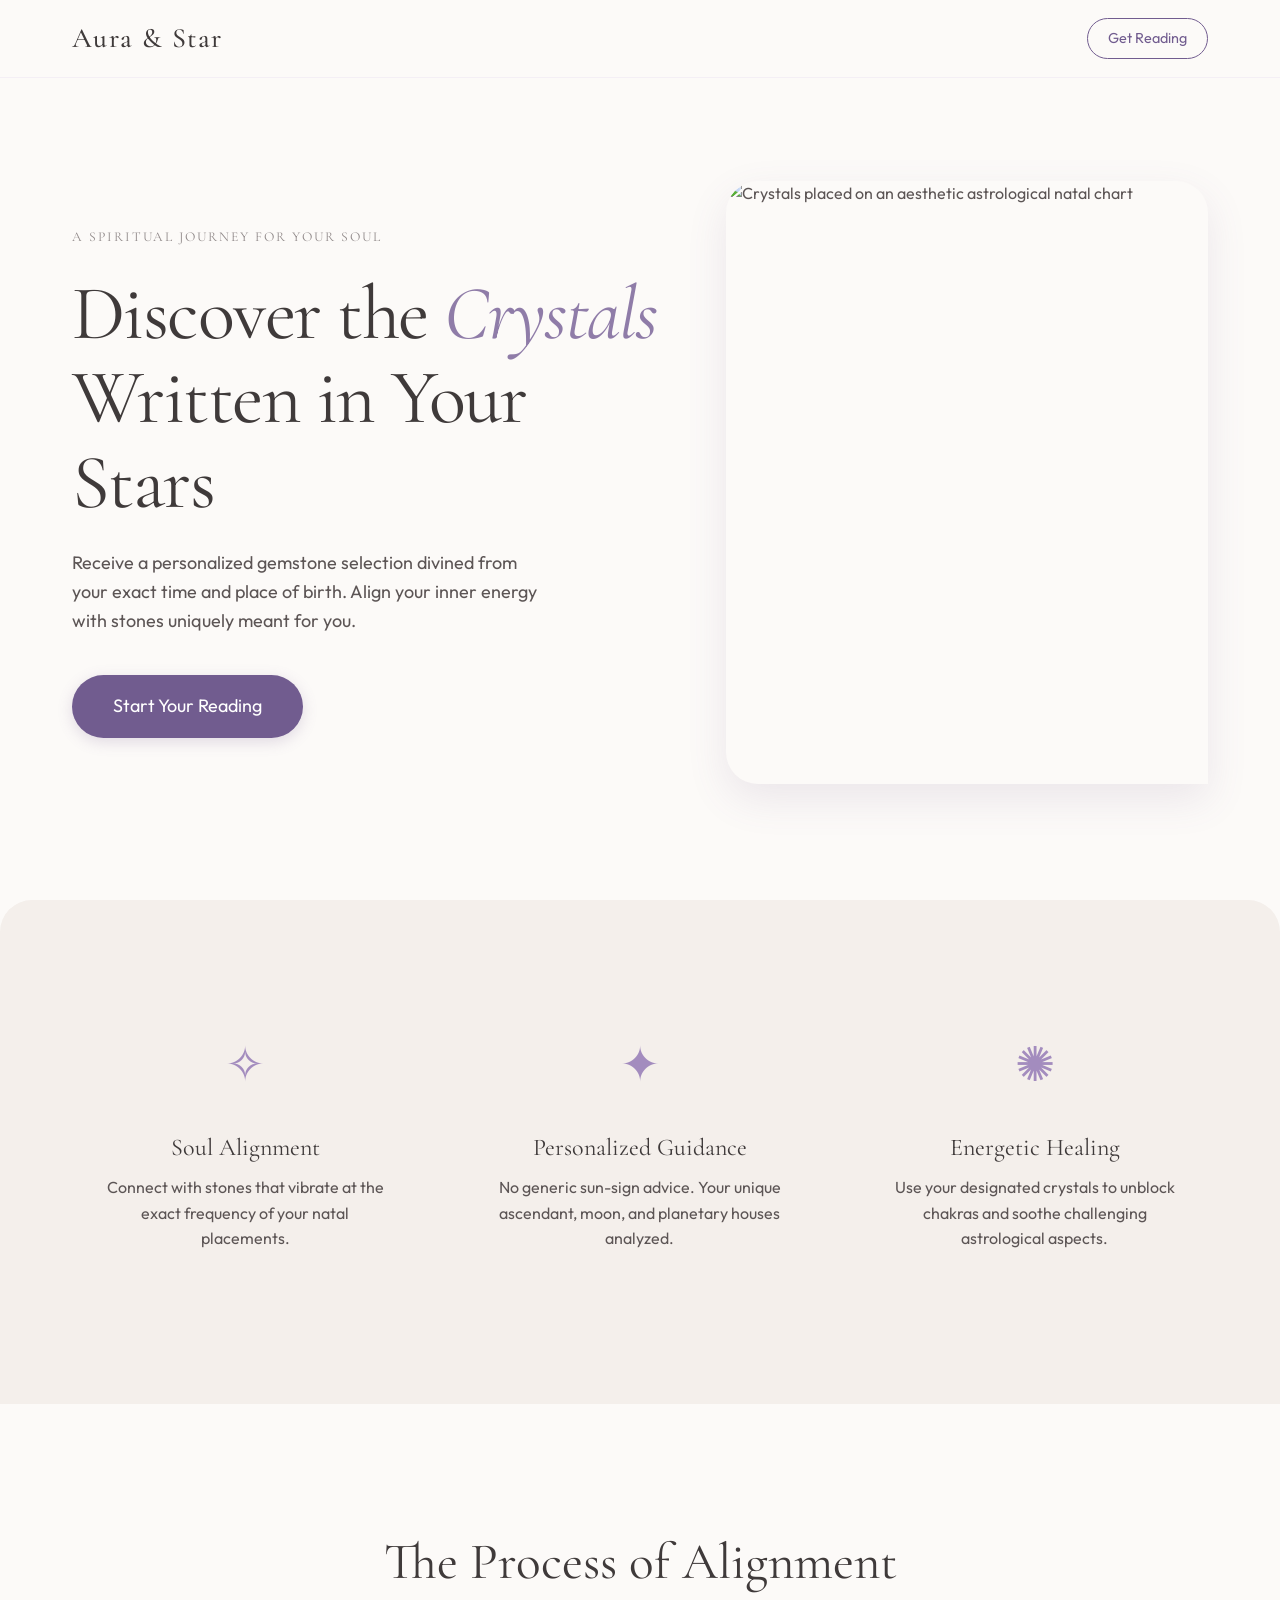
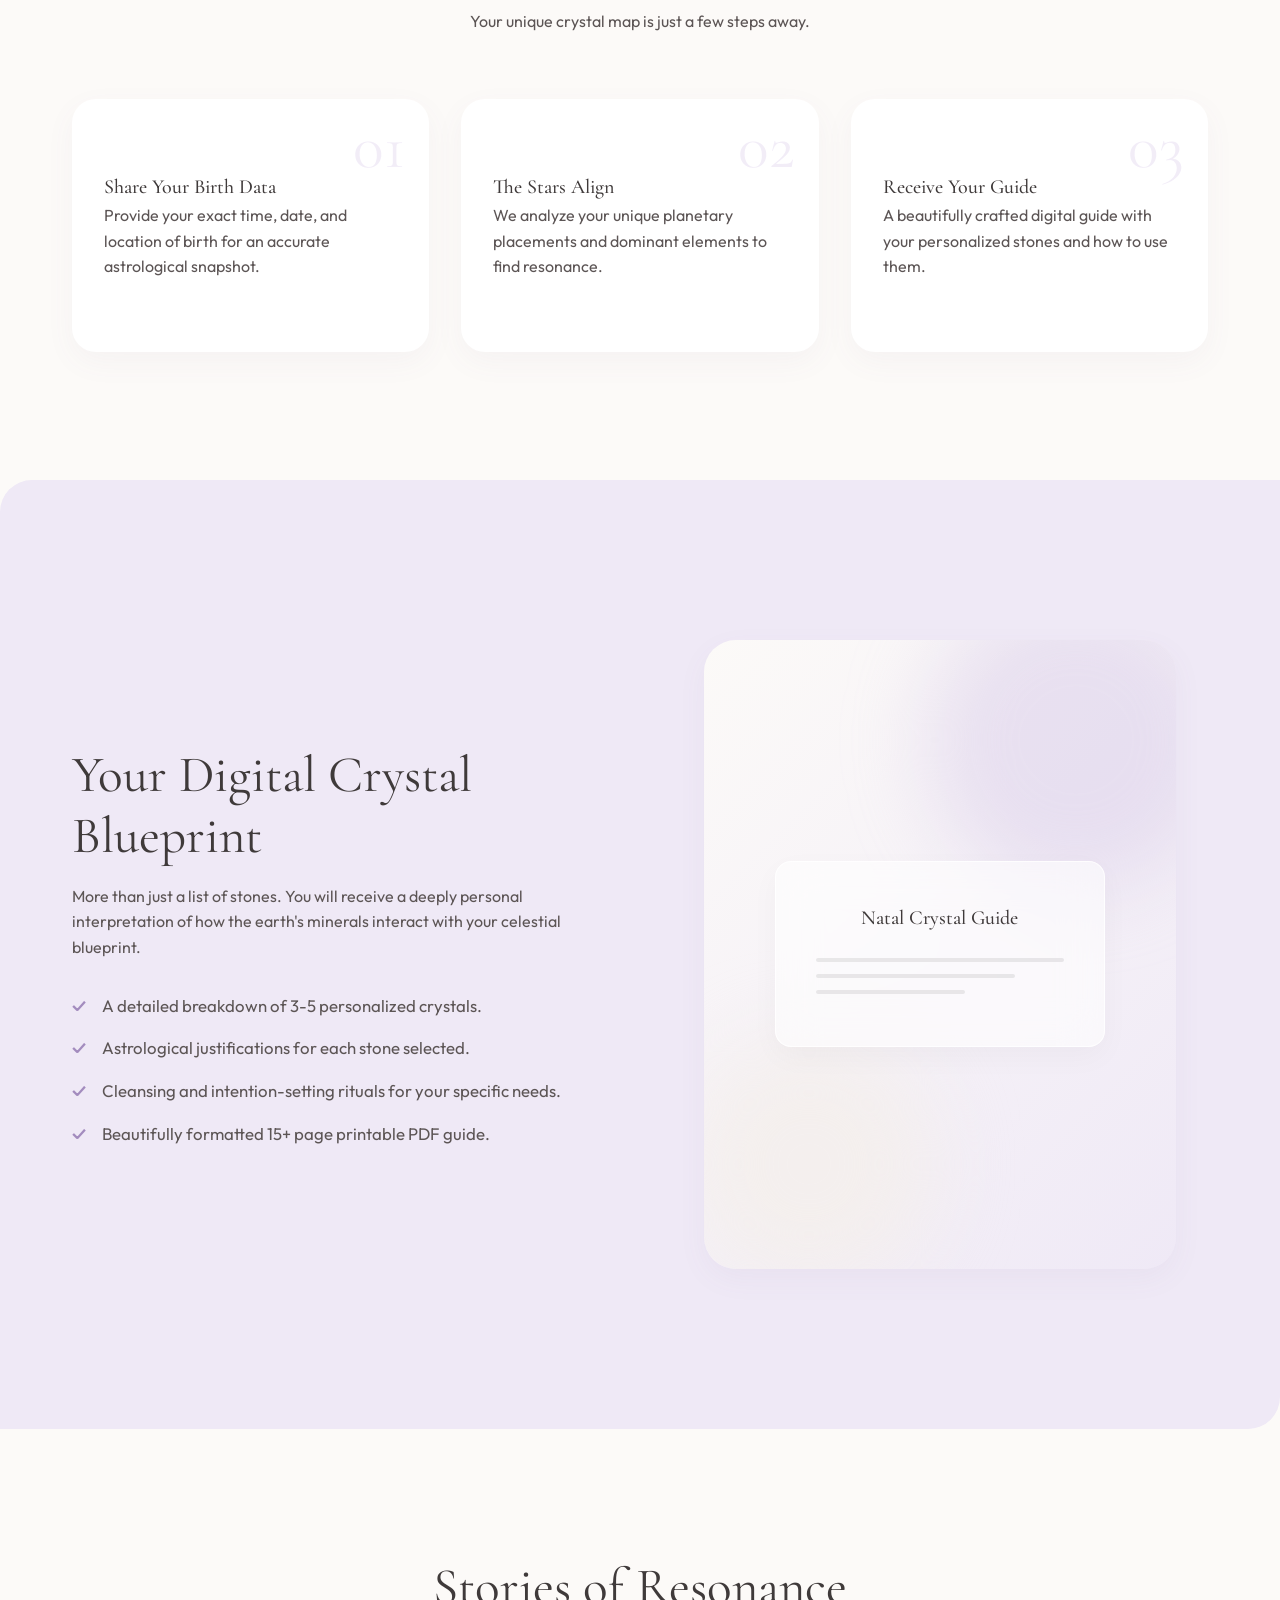
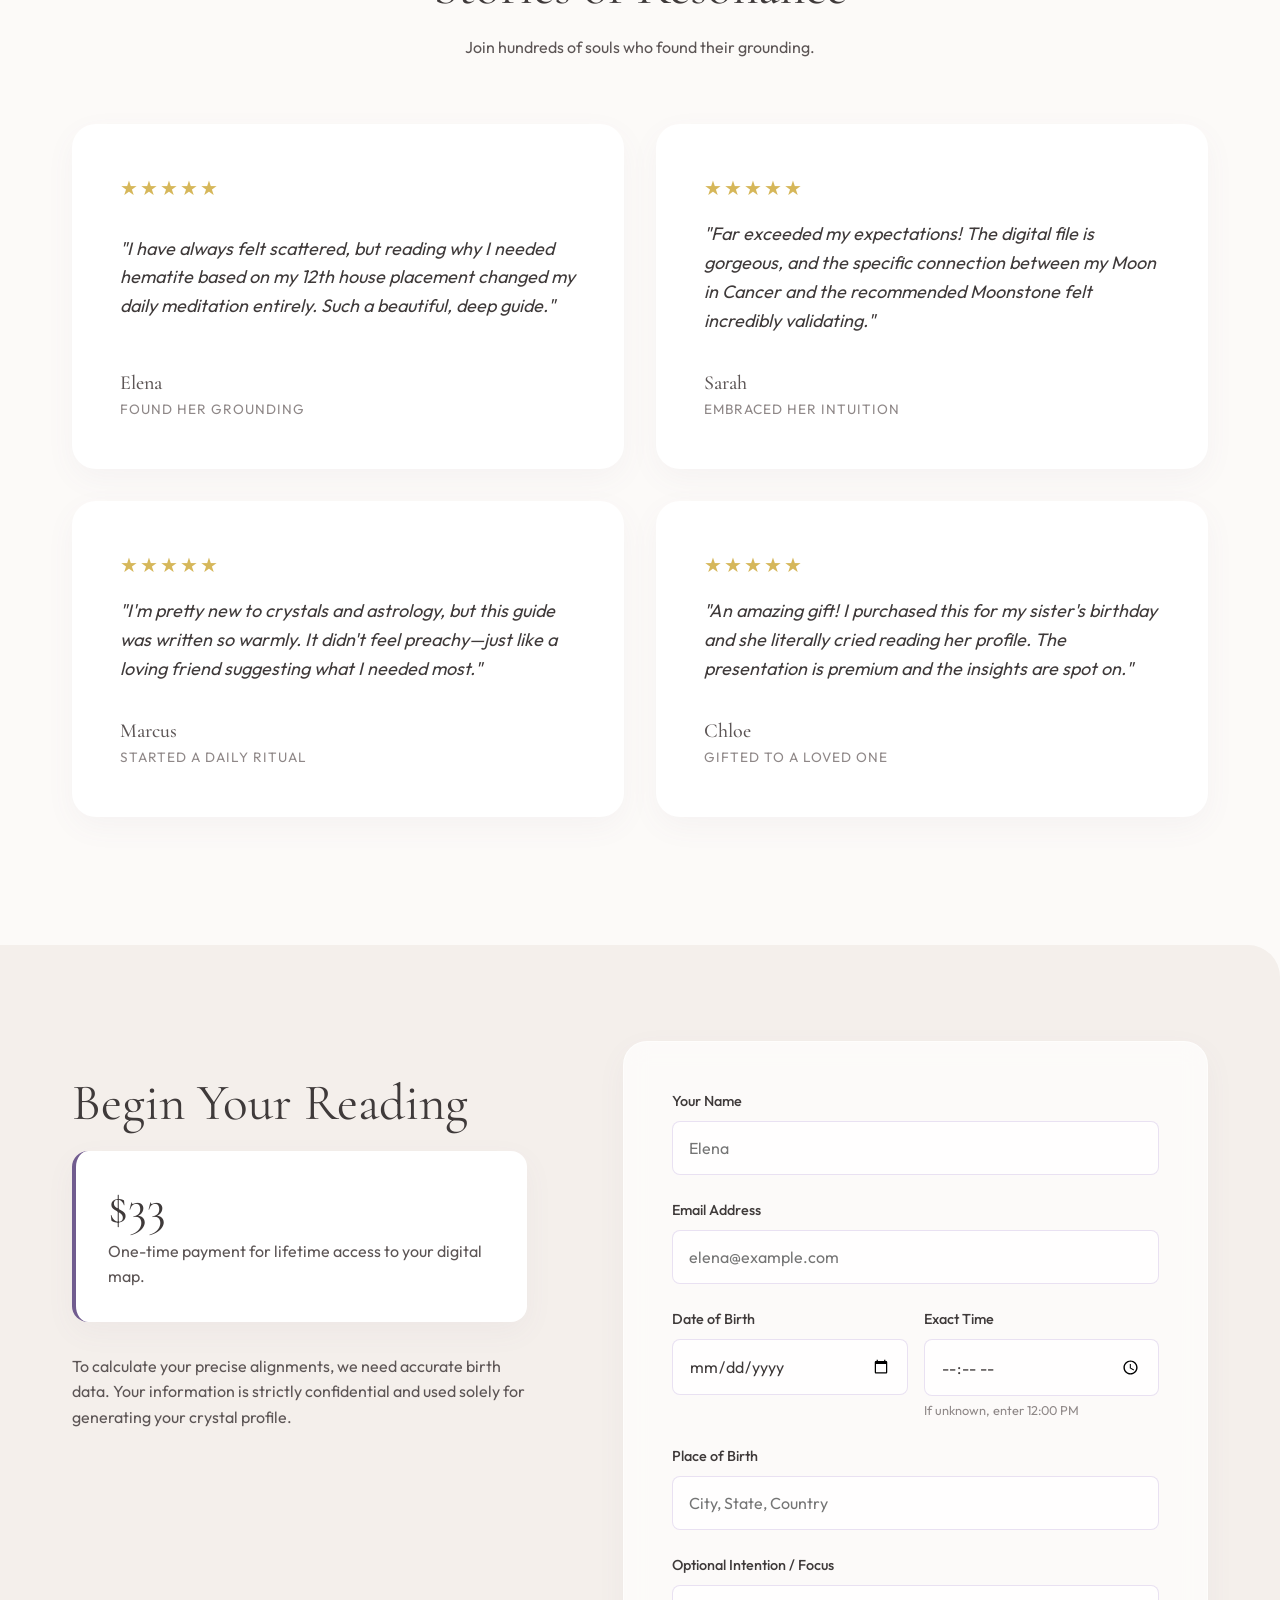
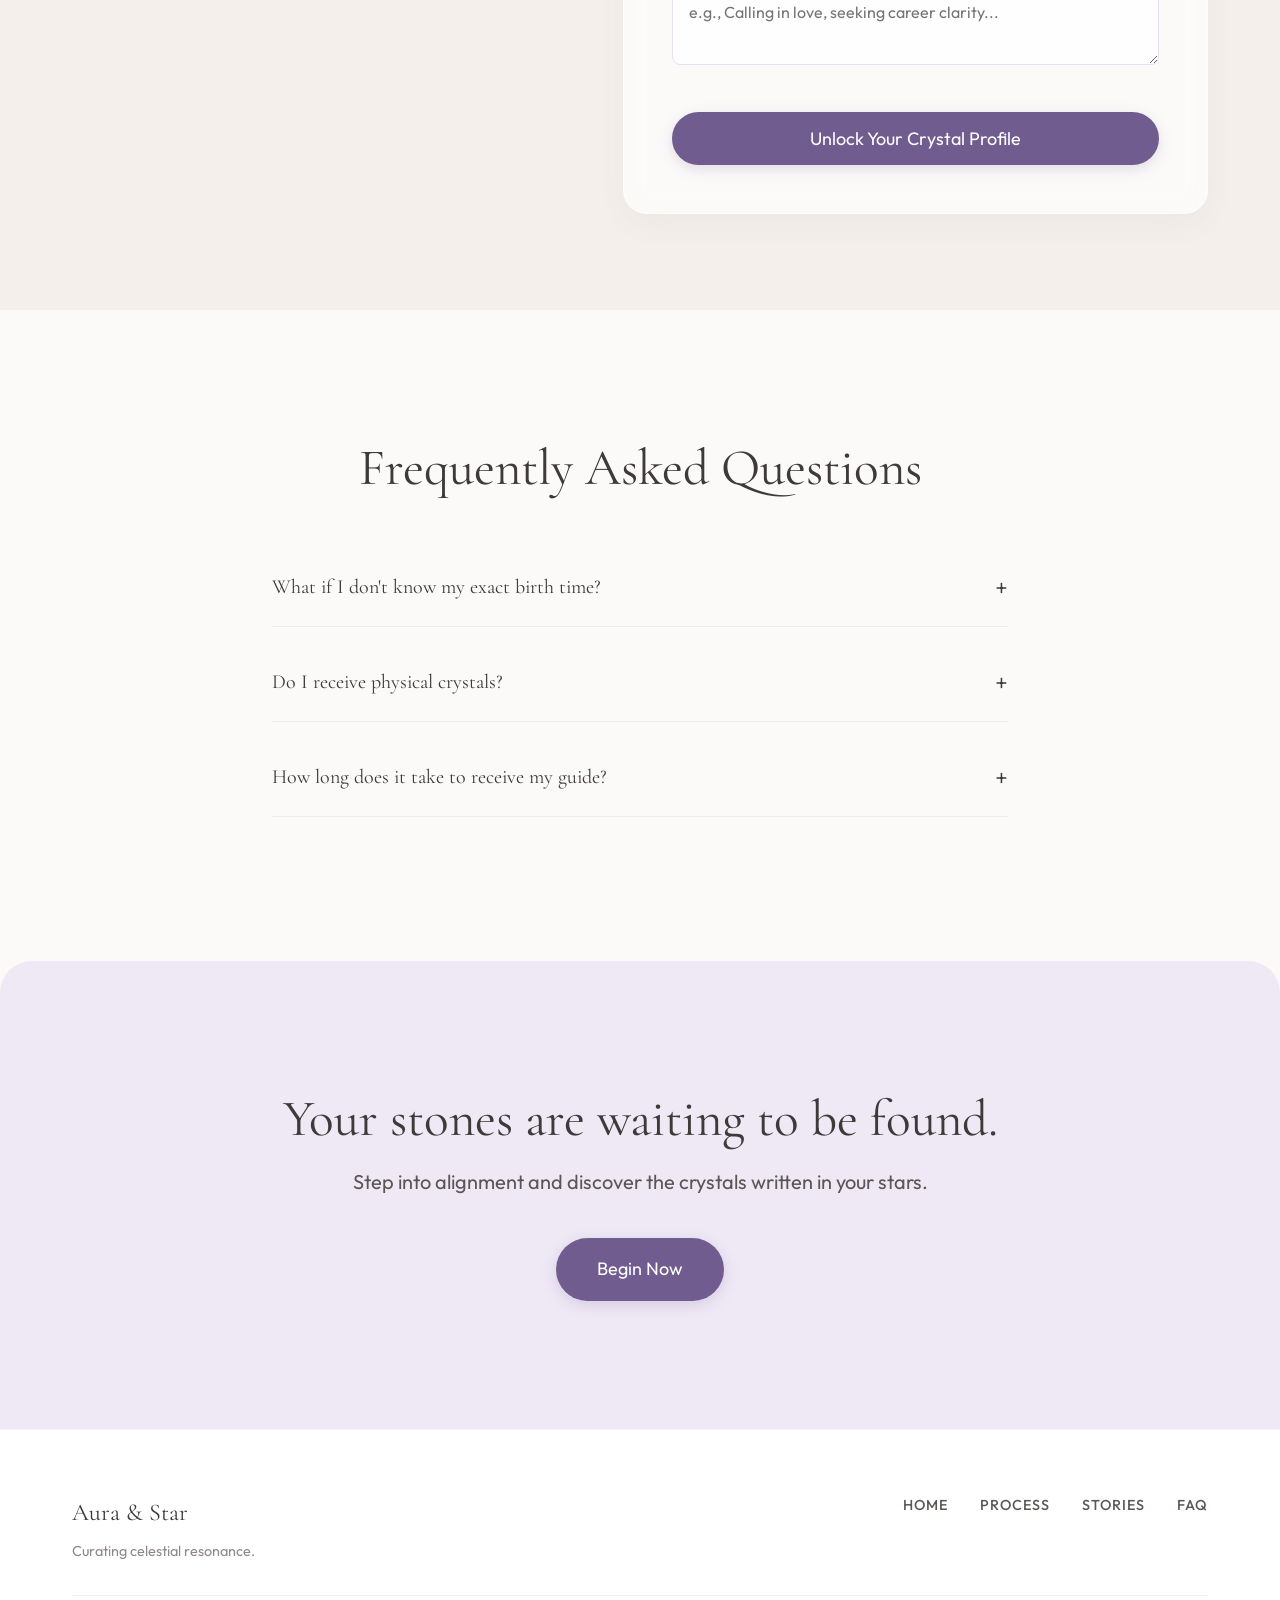
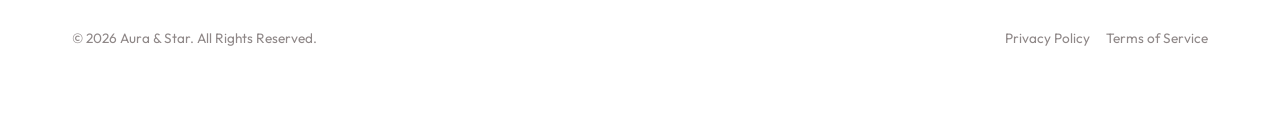
==== index.html @ 3de89bf3 "Initial site upload" ====
<!DOCTYPE html>
<html lang="en">
<head>
    <meta charset="UTF-8">
    <meta name="viewport" content="width=device-width, initial-scale=1.0">
    <title>Aura & Star | Personalized Crystal Natal Reading</title>
    <meta name="description" content="Discover your personalized crystal and gemstone recommendation based on the exact alignments of your natal chart.">
    <link rel="preconnect" href="https://fonts.googleapis.com">
    <link rel="preconnect" href="https://fonts.gstatic.com" crossorigin>
    <link href="https://fonts.googleapis.com/css2?family=Cormorant+Garamond:ital,wght@0,300;0,400;0,500;0,600;1,400&family=Outfit:wght@300;400;500&display=swap" rel="stylesheet">
    <link rel="stylesheet" href="styles.css">
</head>
<body>

    <!-- Header -->
    <header class="navbar">
        <div class="container nav-content">
            <div class="logo">Aura & Star</div>
            <a href="#form-section" class="btn btn-sm">Get Reading</a>
        </div>
    </header>

    <!-- 1. Hero Section -->
    <section class="hero target-section" id="hero">
        <div class="container hero-container">
            <div class="hero-text">
                <span class="eyebrow">A Spiritual Journey for Your Soul</span>
                <h1>Discover the <em>Crystals</em> Written in Your Stars</h1>
                <p>Receive a personalized gemstone selection divined from your exact time and place of birth. Align your inner energy with stones uniquely meant for you.</p>
                <div class="cta-group">
                    <a href="#form-section" class="btn btn-primary btn-lg">Start Your Reading</a>
                </div>
            </div>
            <div class="hero-image-wrapper">
                <img src="assets/hero_image.png" alt="Crystals placed on an aesthetic astrological natal chart" class="hero-img">
            </div>
        </div>
    </section>

    <!-- 2. Trust / Benefits Section -->
    <section class="benefits bg-warm" id="benefits">
        <div class="container benefits-container">
            <div class="benefit-card">
                <div class="icon">✧</div>
                <h3>Soul Alignment</h3>
                <p>Connect with stones that vibrate at the exact frequency of your natal placements.</p>
            </div>
            <div class="benefit-card">
                <div class="icon">✦</div>
                <h3>Personalized Guidance</h3>
                <p>No generic sun-sign advice. Your unique ascendant, moon, and planetary houses analyzed.</p>
            </div>
            <div class="benefit-card">
                <div class="icon">✺</div>
                <h3>Energetic Healing</h3>
                <p>Use your designated crystals to unblock chakras and soothe challenging astrological aspects.</p>
            </div>
        </div>
    </section>

    <!-- 3. How It Works -->
    <section class="how-it-works" id="how-it-works">
        <div class="container section-header">
            <h2>The Process of Alignment</h2>
            <p>Your unique crystal map is just a few steps away.</p>
        </div>
        <div class="container steps-container">
            <div class="step-card">
                <div class="step-num">01</div>
                <h4>Share Your Birth Data</h4>
                <p>Provide your exact time, date, and location of birth for an accurate astrological snapshot.</p>
            </div>
            <div class="step-card">
                <div class="step-num">02</div>
                <h4>The Stars Align</h4>
                <p>We analyze your unique planetary placements and dominant elements to find resonance.</p>
            </div>
            <div class="step-card">
                <div class="step-num">03</div>
                <h4>Receive Your Guide</h4>
                <p>A beautifully crafted digital guide with your personalized stones and how to use them.</p>
            </div>
        </div>
    </section>

    <!-- 4. Product Description -->
    <section class="product-description bg-lavender" id="product">
        <div class="container product-container">
            <div class="product-text">
                <h2>Your Digital Crystal Blueprint</h2>
                <p>More than just a list of stones. You will receive a deeply personal interpretation of how the earth's minerals interact with your celestial blueprint.</p>
                <ul class="feature-list">
                    <li><span>✓</span> A detailed breakdown of 3-5 personalized crystals.</li>
                    <li><span>✓</span> Astrological justifications for each stone selected.</li>
                    <li><span>✓</span> Cleansing and intention-setting rituals for your specific needs.</li>
                    <li><span>✓</span> Beautifully formatted 15+ page printable PDF guide.</li>
                </ul>
            </div>
            <div class="product-visual">
                <div class="abstract-card">
                    <div class="circle c1"></div>
                    <div class="circle c2"></div>
                    <div class="glass-overlay">
                        <h4>Natal Crystal Guide</h4>
                        <div class="lines">
                            <div class="line w-long"></div>
                            <div class="line w-med"></div>
                            <div class="line w-short"></div>
                        </div>
                    </div>
                </div>
            </div>
        </div>
    </section>

    <!-- 5. Testimonials -->
    <section class="testimonials" id="testimonials">
        <div class="container section-header">
            <h2>Stories of Resonance</h2>
            <p>Join hundreds of souls who found their grounding.</p>
        </div>
        <div class="container testimonial-grid">
            <div class="testimonial-card">
                <div class="stars">★★★★★</div>
                <p class="review-text">"I have always felt scattered, but reading why I needed hematite based on my 12th house placement changed my daily meditation entirely. Such a beautiful, deep guide."</p>
                <div class="reviewer">
                    <strong>Elena</strong>
                    <span>Found her grounding</span>
                </div>
            </div>
            <div class="testimonial-card">
                <div class="stars">★★★★★</div>
                <p class="review-text">"Far exceeded my expectations! The digital file is gorgeous, and the specific connection between my Moon in Cancer and the recommended Moonstone felt incredibly validating."</p>
                <div class="reviewer">
                    <strong>Sarah</strong>
                    <span>Embraced her intuition</span>
                </div>
            </div>
            <div class="testimonial-card">
                <div class="stars">★★★★★</div>
                <p class="review-text">"I'm pretty new to crystals and astrology, but this guide was written so warmly. It didn't feel preachy—just like a loving friend suggesting what I needed most."</p>
                <div class="reviewer">
                    <strong>Marcus</strong>
                    <span>Started a daily ritual</span>
                </div>
            </div>
            <div class="testimonial-card">
                <div class="stars">★★★★★</div>
                <p class="review-text">"An amazing gift! I purchased this for my sister's birthday and she literally cried reading her profile. The presentation is premium and the insights are spot on."</p>
                <div class="reviewer">
                    <strong>Chloe</strong>
                    <span>Gifted to a loved one</span>
                </div>
            </div>
        </div>
    </section>

    <!-- 6 & 7. Input Form & Pricing -->
    <section class="form-section bg-warm" id="form-section">
        <div class="container form-layout">
            <div class="form-intro">
                <h2>Begin Your Reading</h2>
                <div class="pricing-card">
                    <span class="price">$33</span>
                    <span class="price-desc">One-time payment for lifetime access to your digital map.</span>
                </div>
                <p class="form-context">To calculate your precise alignments, we need accurate birth data. Your information is strictly confidential and used solely for generating your crystal profile.</p>
            </div>
            <div class="form-wrapper glass-panel">
                <form id="natalForm" class="natal-form">
                    <div class="form-group">
                        <label for="name">Your Name</label>
                        <input type="text" id="name" name="name" required placeholder="Elena">
                    </div>
                    <div class="form-group">
                        <label for="email">Email Address</label>
                        <input type="email" id="email" name="email" required placeholder="elena@example.com">
                    </div>
                    <div class="form-row">
                        <div class="form-group half">
                            <label for="dob">Date of Birth</label>
                            <input type="date" id="dob" name="dob" required>
                        </div>
                        <div class="form-group half">
                            <label for="time">Exact Time</label>
                            <input type="time" id="time" name="time" required>
                            <small class="helper-text">If unknown, enter 12:00 PM</small>
                        </div>
                    </div>
                    <div class="form-group">
                        <label for="place">Place of Birth</label>
                        <input type="text" id="place" name="place" required placeholder="City, State, Country">
                    </div>
                    <div class="form-group">
                        <label for="intention">Optional Intention / Focus</label>
                        <textarea id="intention" name="intention" rows="2" placeholder="e.g., Calling in love, seeking career clarity..."></textarea>
                    </div>
                    <button type="submit" class="btn btn-primary submit-btn" id="submitBtn">
                        <span class="btn-text">Unlock Your Crystal Profile</span>
                        <span class="loader" style="display: none;"></span>
                    </button>
                    <div class="form-success" id="formSuccess" style="display: none;">
                        <h3>✨ Journey Initiated</h3>
                        <p>Redirecting you to secure checkout...</p>
                    </div>
                </form>
            </div>
        </div>
    </section>

    <!-- 8. FAQ Section -->
    <section class="faq-section" id="faq">
        <div class="container faq-container">
            <h2>Frequently Asked Questions</h2>
            <div class="faq-list">
                <div class="faq-item">
                    <button class="faq-question">What if I don't know my exact birth time?</button>
                    <div class="faq-answer"><p>While an exact time gives us your rising sign and precise house placements, we can still provide a robust sun and moon alignment profile using a default time of 12:00 PM.</p></div>
                </div>
                <div class="faq-item">
                    <button class="faq-question">Do I receive physical crystals?</button>
                    <div class="faq-answer"><p>This is a strictly digital product. You will receive a visually stunning, comprehensive digital guide detailing which crystals belong to you, allowing you to source them locally or ethically yourself.</p></div>
                </div>
                <div class="faq-item">
                    <button class="faq-question">How long does it take to receive my guide?</button>
                    <div class="faq-answer"><p>Your personalized digital guide is intuitively generated and delivered directly to your email inbox within 24 hours of purchase.</p></div>
                </div>
            </div>
        </div>
    </section>

    <!-- 9. Final CTA -->
    <section class="final-cta bg-lavender" id="final-cta">
        <div class="container cta-container text-center">
            <h2>Your stones are waiting to be found.</h2>
            <p>Step into alignment and discover the crystals written in your stars.</p>
            <a href="#form-section" class="btn btn-primary btn-lg">Begin Now</a>
        </div>
    </section>

    <!-- 10. Footer -->
    <footer class="footer">
        <div class="container footer-container">
            <div class="footer-brand">
                <h3>Aura & Star</h3>
                <p>Curating celestial resonance.</p>
            </div>
            <div class="footer-links">
                <a href="#hero">Home</a>
                <a href="#how-it-works">Process</a>
                <a href="#testimonials">Stories</a>
                <a href="#faq">FAQ</a>
            </div>
            <div class="footer-legal">
                <p>&copy; 2026 Aura & Star. All Rights Reserved.</p>
                <div class="legal-links">
                    <a href="#">Privacy Policy</a>
                    <a href="#">Terms of Service</a>
                </div>
            </div>
        </div>
    </footer>

    <script src="script.js"></script>
</body>
</html>
---- styles.css ----
/* --- Variables & Reset --- */
:root {
    --bg-light: #FCFAF8;
    --bg-warm: #F4EFEB;
    --lavender-light: #EFE9F6;
    --lavender-main: #D3C3E5;
    --brand-dark: #3F3A3A;
    --text-main: #5C5555;
    --text-muted: #8F8888;
    
    --primary-btn: #715C8F;
    --primary-btn-hover: #5A4B75;
    
    --font-heading: 'Cormorant Garamond', serif;
    --font-body: 'Outfit', sans-serif;
    
    --radius-sm: 8px;
    --radius-md: 16px;
    --radius-lg: 24px;
    --radius-xl: 32px;
    
    --shadow-soft: 0 10px 30px rgba(113, 92, 143, 0.05);
    --shadow-hover: 0 15px 40px rgba(113, 92, 143, 0.12);
    
    --transition: 0.4s cubic-bezier(0.25, 0.8, 0.25, 1);
}

* {
    margin: 0;
    padding: 0;
    box-sizing: border-box;
}

html {
    scroll-behavior: smooth;
    font-size: 16px;
}

body {
    font-family: var(--font-body);
    background-color: var(--bg-light);
    color: var(--text-main);
    line-height: 1.6;
    overflow-x: hidden;
}

h1, h2, h3, h4, .logo, .eyebrow {
    font-family: var(--font-heading);
    color: var(--brand-dark);
    font-weight: 400;
}

h1 { font-size: clamp(3rem, 6vw, 5rem); line-height: 1.1; letter-spacing: -0.02em; }
h1 em { font-style: italic; color: #8F7CA8; }
h2 { font-size: clamp(2.2rem, 4vw, 3.5rem); line-height: 1.2; margin-bottom: 1rem; }
h3 { font-size: 1.5rem; margin-bottom: 0.5rem; }
h4 { font-size: 1.25rem; font-weight: 500; }

p { margin-bottom: 1.5rem; }

a { text-decoration: none; color: inherit; transition: var(--transition); }

.container {
    max-width: 1200px;
    margin: 0 auto;
    padding: 0 2rem;
}

.text-center { text-align: center; }
.bg-warm { background-color: var(--bg-warm); }
.bg-lavender { background-color: var(--lavender-light); }
.glass-panel {
    background: rgba(255, 255, 255, 0.7);
    backdrop-filter: blur(12px);
    -webkit-backdrop-filter: blur(12px);
    border: 1px solid rgba(255, 255, 255, 0.5);
    box-shadow: var(--shadow-soft);
    border-radius: var(--radius-lg);
}

/* --- Buttons --- */
.btn {
    display: inline-flex;
    align-items: center;
    justify-content: center;
    padding: 0.875rem 2rem;
    border-radius: 50px;
    font-family: var(--font-body);
    font-weight: 400;
    font-size: 1rem;
    cursor: pointer;
    transition: var(--transition);
    border: 1px solid transparent;
}

.btn-sm { padding: 0.5rem 1.25rem; font-size: 0.9rem; }
.btn-lg { padding: 1rem 2.5rem; font-size: 1.125rem; }

.btn-primary {
    background-color: var(--primary-btn);
    color: #fff;
    box-shadow: 0 4px 15px rgba(113, 92, 143, 0.2);
}

.btn-primary:hover {
    background-color: var(--primary-btn-hover);
    transform: translateY(-2px);
    box-shadow: 0 8px 25px rgba(113, 92, 143, 0.3);
}

/* --- Header --- */
.navbar {
    position: fixed;
    top: 0;
    left: 0;
    width: 100%;
    padding: 1rem 0;
    z-index: 100;
    background: rgba(252, 250, 248, 0.9);
    backdrop-filter: blur(10px);
    -webkit-backdrop-filter: blur(10px);
    border-bottom: 1px solid rgba(211, 195, 229, 0.2);
    transition: var(--transition);
}

.nav-content {
    display: flex;
    justify-content: space-between;
    align-items: center;
}

.logo {
    font-size: 1.75rem;
    font-weight: 500;
    letter-spacing: 0.05em;
}

.navbar .btn {
    border: 1px solid var(--primary-btn);
    color: var(--primary-btn);
    background: transparent;
}
.navbar .btn:hover {
    background: var(--primary-btn);
    color: #fff;
}

/* --- Hero Section --- */
.hero {
    padding: 10rem 0 6rem;
    min-height: 100vh;
    display: flex;
    align-items: center;
}

.hero-container {
    display: grid;
    grid-template-columns: 1.1fr 0.9fr;
    gap: 4rem;
    align-items: center;
}

.eyebrow {
    text-transform: uppercase;
    letter-spacing: 2px;
    font-size: 0.85rem;
    color: var(--text-muted);
    display: block;
    margin-bottom: 1.5rem;
}

.hero-text p {
    font-size: 1.125rem;
    margin: 1.5rem 0 2.5rem;
    max-width: 480px;
    color: var(--text-main);
}

.hero-image-wrapper {
    position: relative;
    border-radius: var(--radius-xl) var(--radius-xl) 0 var(--radius-xl);
    overflow: hidden;
    box-shadow: var(--shadow-hover);
    animation: floating 6s ease-in-out infinite;
}

.hero-img {
    width: 100%;
    height: auto;
    object-fit: cover;
    display: block;
    border-radius: inherit;
    aspect-ratio: 4/5;
}

/* --- Benefits Section --- */
.benefits { padding: 6rem 0; border-radius: var(--radius-xl) var(--radius-xl) 0 0; }
.benefits-container {
    display: grid;
    grid-template-columns: repeat(auto-fit, minmax(280px, 1fr));
    gap: 3rem;
}

.benefit-card {
    text-align: center;
    padding: 2rem;
}

.benefit-card .icon {
    font-family: var(--font-heading);
    font-size: 3rem;
    color: #A38CBE;
    margin-bottom: 1.5rem;
}

/* --- How It Works --- */
.how-it-works { padding: 8rem 0; }
.section-header { text-align: center; max-width: 600px; margin: 0 auto 4rem; }

.steps-container {
    display: grid;
    grid-template-columns: repeat(3, 1fr);
    gap: 2rem;
}

.step-card {
    background: #fff;
    padding: 3rem 2rem;
    border-radius: var(--radius-lg);
    box-shadow: var(--shadow-soft);
    position: relative;
    transition: var(--transition);
    overflow: hidden;
}

.step-card:hover { transform: translateY(-5px); box-shadow: var(--shadow-hover); }

.step-num {
    font-family: var(--font-heading);
    font-size: 4rem;
    color: var(--lavender-light);
    line-height: 1;
    margin-bottom: 1rem;
    position: absolute;
    top: 1rem;
    right: 1.5rem;
    opacity: 0.8;
}

.step-card h4 {
    margin-top: 1.5rem;
    position: relative;
    z-index: 1;
}

.step-card p {
    position: relative;
    z-index: 1;
}


/* --- Product Description --- */
.product-description { padding: 8rem 0; border-radius: var(--radius-xl) 0 var(--radius-xl) 0;}
.product-container {
    display: grid;
    grid-template-columns: 1fr 1fr;
    gap: 4rem;
    align-items: center;
}

.feature-list { list-style: none; margin-top: 2rem; }
.feature-list li {
    display: flex;
    align-items: flex-start;
    margin-bottom: 1rem;
    font-size: 1.05rem;
}
.feature-list span {
    color: #A38CBE;
    margin-right: 1rem;
    font-weight: bold;
}

.product-visual {
    padding: 2rem;
}

.abstract-card {
    position: relative;
    width: 100%;
    aspect-ratio: 3/4;
    background: linear-gradient(135deg, #FCFAF8 0%, #EFE9F6 100%);
    border-radius: var(--radius-xl);
    overflow: hidden;
    display: flex;
    align-items: center;
    justify-content: center;
    box-shadow: var(--shadow-soft);
}

.abstract-card .circle {
    position: absolute;
    border-radius: 50%;
    filter: blur(40px);
}
.c1 { width: 300px; height: 300px; background: rgba(211, 195, 229, 0.4); top: -50px; right: -50px; }
.c2 { width: 250px; height: 250px; background: rgba(244, 239, 235, 0.8); bottom: -20px; left: -20px; }

.glass-overlay {
    background: rgba(255,255,255,0.6);
    backdrop-filter: blur(20px);
    -webkit-backdrop-filter: blur(20px);
    border: 1px solid rgba(255,255,255,0.8);
    padding: 2.5rem;
    border-radius: var(--radius-md);
    width: 70%;
    z-index: 2;
    box-shadow: 0 10px 30px rgba(0,0,0,0.03);
}

.glass-overlay h4 { font-family: var(--font-heading); margin-bottom: 1.5rem; text-align: center; }

.lines .line {
    height: 4px; border-radius: 2px; background: rgba(63,58,58,0.1); margin-bottom: 0.75rem;
}
.w-long { width: 100%; } .w-med { width: 80%; } .w-short { width: 60%; }

/* --- Testimonials --- */
.testimonials { padding: 8rem 0; }
.testimonial-grid {
    display: grid;
    grid-template-columns: repeat(2, 1fr);
    gap: 2rem;
}

.testimonial-card {
    background: #fff;
    padding: 3rem;
    border-radius: var(--radius-lg);
    box-shadow: var(--shadow-soft);
    display: flex;
    flex-direction: column;
    justify-content: space-between;
}

.stars { color: #D6B75A; font-size: 1.25rem; margin-bottom: 1rem; letter-spacing: 2px; }

.review-text { font-style: italic; font-size: 1.125rem; margin-bottom: 2rem; color: var(--brand-dark); }

.reviewer {
    display: flex;
    flex-direction: column;
}

.reviewer strong { font-family: var(--font-heading); font-size: 1.25rem; font-weight: 500; }
.reviewer span { font-size: 0.85rem; color: var(--text-muted); text-transform: uppercase; letter-spacing: 1px;}

/* --- Input Form & Pricing --- */
.form-section { padding: 6rem 0; overflow: hidden; border-radius: 0 var(--radius-xl) 0 0; }
.form-layout {
    display: grid;
    grid-template-columns: 1fr 1.2fr;
    gap: 4rem;
}

.form-intro { padding-right: 2rem; padding-top: 2rem; }
.pricing-card {
    display: inline-flex;
    flex-direction: column;
    background: #fff;
    padding: 2rem;
    border-radius: var(--radius-md);
    box-shadow: var(--shadow-soft);
    margin-bottom: 2rem;
    border-left: 4px solid var(--primary-btn);
}

.price { font-family: var(--font-heading); font-size: 3rem; color: var(--brand-dark); line-height: 1; margin-bottom: 0.5rem; }

.form-wrapper { padding: 3rem; }

.form-group { margin-bottom: 1.5rem; }
.form-row { display: flex; gap: 1rem; }
.half { flex: 1; }

label {
    display: block;
    font-size: 0.9rem;
    font-weight: 500;
    margin-bottom: 0.5rem;
    color: var(--brand-dark);
}

.helper-text { display: block; margin-top: 0.25rem; font-size: 0.8rem; color: var(--text-muted); }

input, textarea {
    width: 100%;
    padding: 1rem;
    background: rgba(255, 255, 255, 0.8);
    border: 1px solid rgba(211, 195, 229, 0.5);
    border-radius: var(--radius-sm);
    font-family: var(--font-body);
    font-size: 1rem;
    color: var(--brand-dark);
    transition: var(--transition);
}

input:focus, textarea:focus {
    outline: none;
    border-color: var(--primary-btn);
    background: #fff;
    box-shadow: 0 0 0 4px rgba(113, 92, 143, 0.1);
}

textarea { resize: vertical; min-height: 80px; }

.submit-btn { width: 100%; margin-top: 1rem; font-size: 1.125rem; }

.form-success {
    text-align: center;
    padding: 2rem;
    background: #fff;
    border-radius: var(--radius-md);
    animation: fadeIn 0.5s ease-out;
}

.form-success h3 { color: var(--primary-btn); margin-bottom: 1rem; }
.form-success p { margin-bottom: 0; }

/* --- FAQ --- */
.faq-section { padding: 8rem 0; }
.faq-container { max-width: 800px; }
.faq-container h2 { text-align: center; margin-bottom: 3rem; }

.faq-item {
    border-bottom: 1px solid rgba(0,0,0,0.05);
    margin-bottom: 1rem;
}

.faq-question {
    width: 100%;
    text-align: left;
    background: transparent;
    border: none;
    padding: 1.5rem 0;
    font-size: 1.25rem;
    font-family: var(--font-heading);
    color: var(--brand-dark);
    cursor: pointer;
    display: flex;
    justify-content: space-between;
    align-items: center;
}

.faq-question::after {
    content: '+';
    font-size: 1.5rem;
    font-family: var(--font-body);
    font-weight: 300;
    transition: transform 0.3s ease;
}

.faq-item.active .faq-question::after { content: '-'; transform: rotate(180deg); }

.faq-answer {
    max-height: 0;
    overflow: hidden;
    transition: max-height 0.3s ease-out;
}

.faq-answer p { padding-bottom: 1.5rem; color: var(--text-main); margin-bottom: 0; }

/* --- Final CTA --- */
.final-cta { padding: 8rem 0; border-radius: var(--radius-xl) var(--radius-xl) 0 0; }
.cta-container h2 { margin-bottom: 1rem; }
.cta-container p { font-size: 1.25rem; margin-bottom: 2.5rem; }

/* --- Footer --- */
.footer {
    background: #fff;
    padding: 4rem 0 2rem;
    border-top: 1px solid rgba(0,0,0,0.05);
}

.footer-container {
    display: flex;
    justify-content: space-between;
    flex-wrap: wrap;
    gap: 2rem;
    margin-bottom: 3rem;
}

.footer-brand h3 { font-size: 1.5rem; margin-bottom: 0.5rem; }
.footer-brand p { font-size: 0.9rem; color: var(--text-muted); margin-bottom: 0;}

.footer-links { display: flex; gap: 2rem; }
.footer-links a { font-weight: 500; font-size: 0.9rem; text-transform: uppercase; letter-spacing: 1px; }
.footer-links a:hover { color: var(--primary-btn); }

.footer-legal {
    width: 100%;
    display: flex;
    justify-content: space-between;
    align-items: center;
    padding-top: 2rem;
    border-top: 1px solid rgba(0,0,0,0.05);
    font-size: 0.85rem;
    color: var(--text-muted);
}
.footer-legal p { margin-bottom: 0; }

.legal-links { display: flex; gap: 1rem; }
.legal-links a:hover { color: var(--brand-dark); }

/* --- Animations & Utilities --- */
.loader {
    width: 20px; height: 20px;
    border: 3px solid rgba(255,255,255,0.3);
    border-radius: 50%;
    border-top-color: #fff;
    animation: spin 1s ease-in-out infinite;
}

@keyframes spin { to { transform: rotate(360deg); } }
@keyframes fadeIn { from { opacity: 0; transform: translateY(10px); } to { opacity: 1; transform: translateY(0); } }
@keyframes floating {
    0% { transform: translateY(0px); }
    50% { transform: translateY(-10px); }
    100% { transform: translateY(0px); }
}

/* --- Responsive Layout --- */
@media (max-width: 900px) {
    .hero-container, .product-container, .form-layout { grid-template-columns: 1fr; gap: 3rem; }
    .hero-text { text-align: center; }
    .hero-text p { margin: 1.5rem auto 2.5rem; }
    .hero { padding: 8rem 0 4rem; text-align: center;}
    .cta-group { justify-content: center; }
    .steps-container { grid-template-columns: 1fr; }
    .testimonial-grid { grid-template-columns: 1fr; }
    .product-container { display: flex; flex-direction: column-reverse; }
    .hero-image-wrapper { max-width: 500px; margin: 0 auto; }
}

@media (max-width: 600px) {
    body { font-size: 15px; }
    .container { padding: 0 1.5rem; }
    .form-wrapper { padding: 2rem 1.5rem; }
    .form-row { flex-direction: column; gap: 0; }
    .footer-container { flex-direction: column; text-align: center; }
    .footer-links { flex-direction: column; gap: 1rem; align-items: center; }
    .footer-legal { flex-direction: column; gap: 1rem; text-align: center; }
    h1 { font-size: 2.5rem; }
    .hero { padding: 7rem 0 3rem; }
}

@media (max-width: 400px) {
    .step-card { padding: 2.5rem 1.5rem; }
    .product-description, .how-it-works, .testimonials, .form-section { padding: 5rem 0; }
}
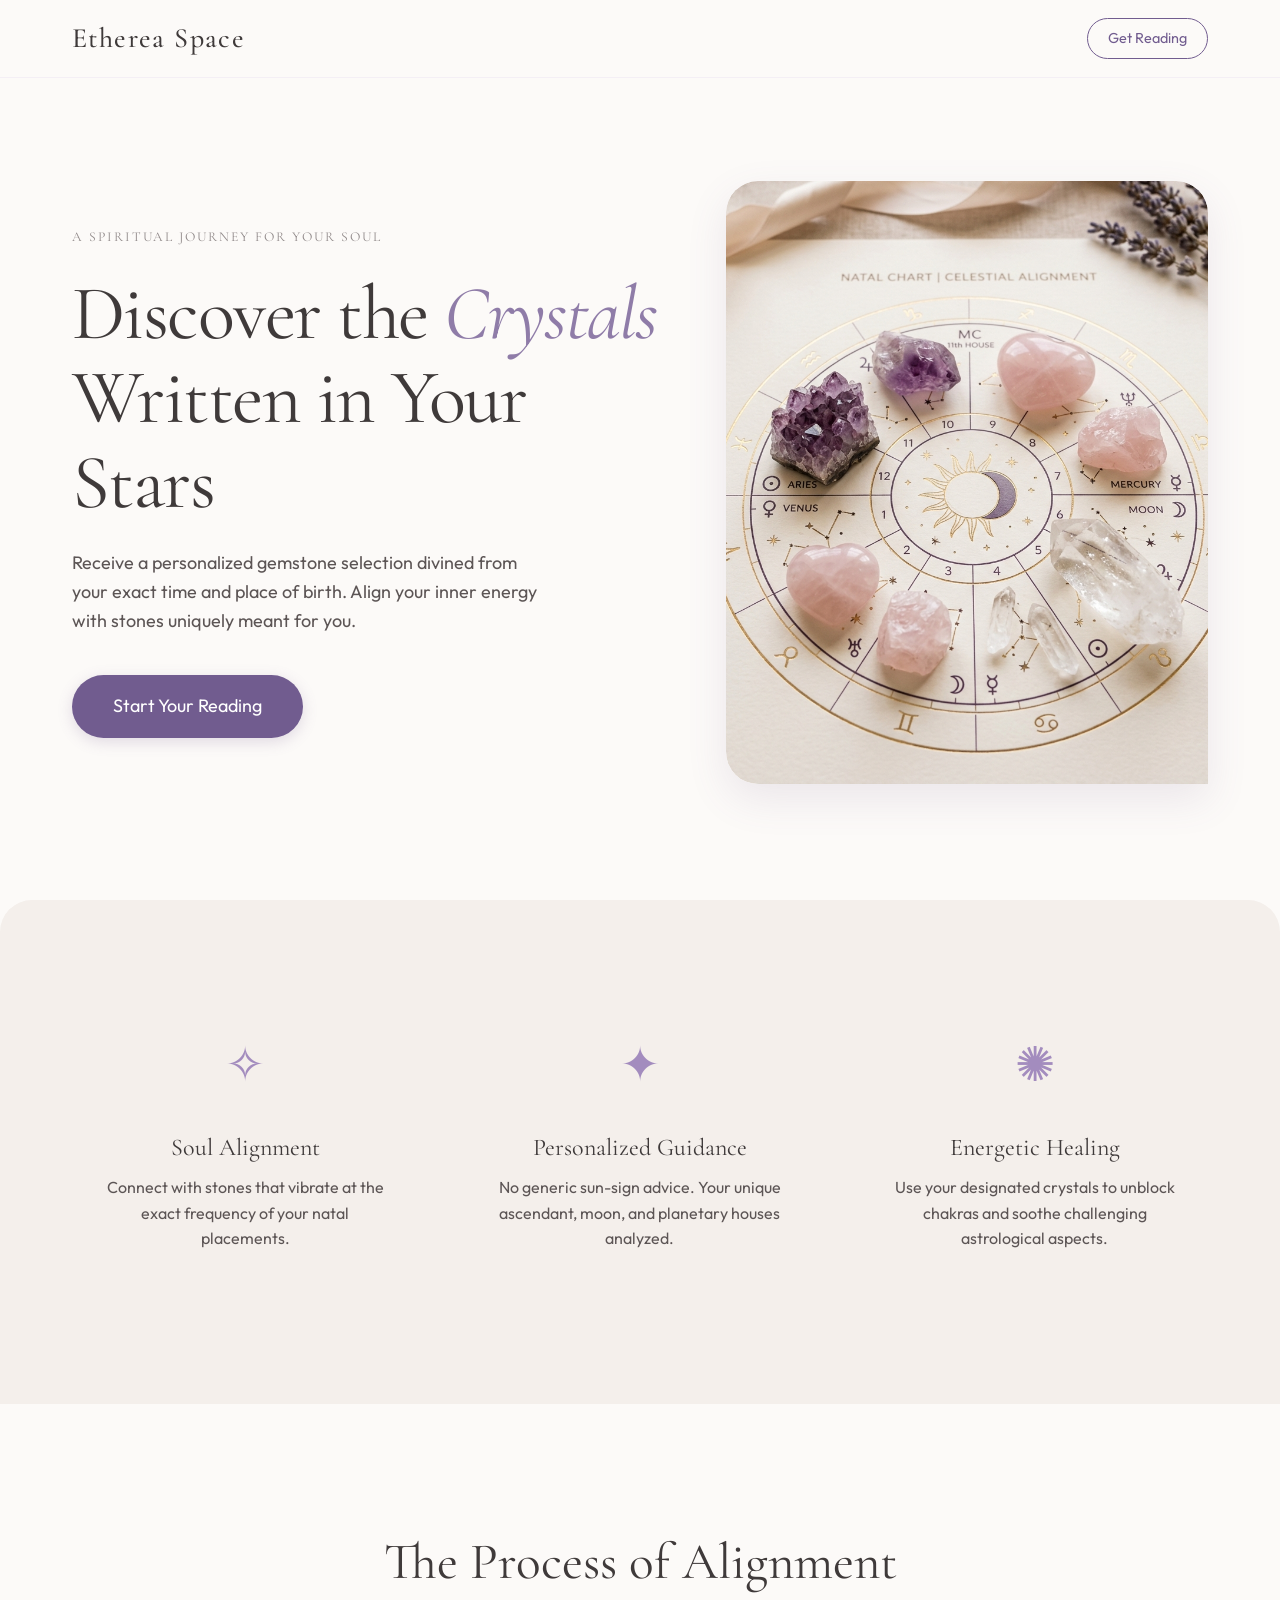
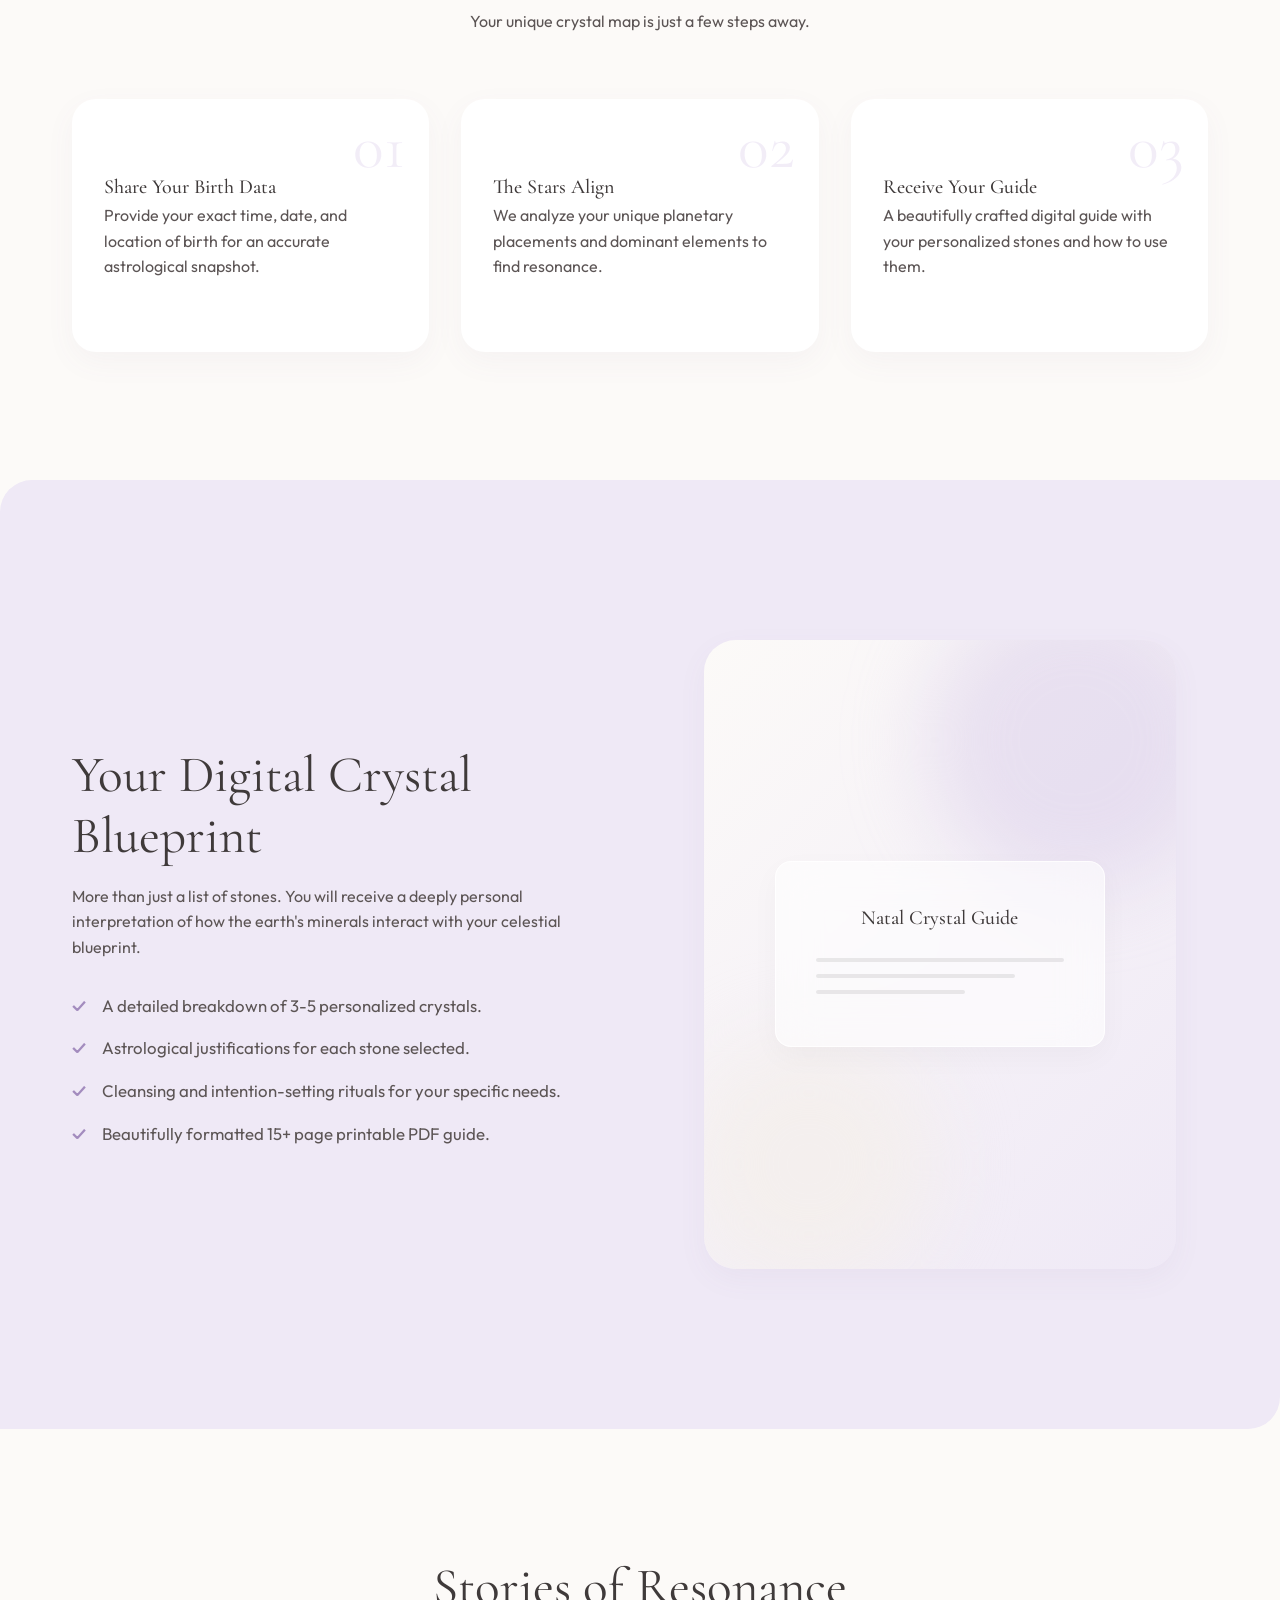
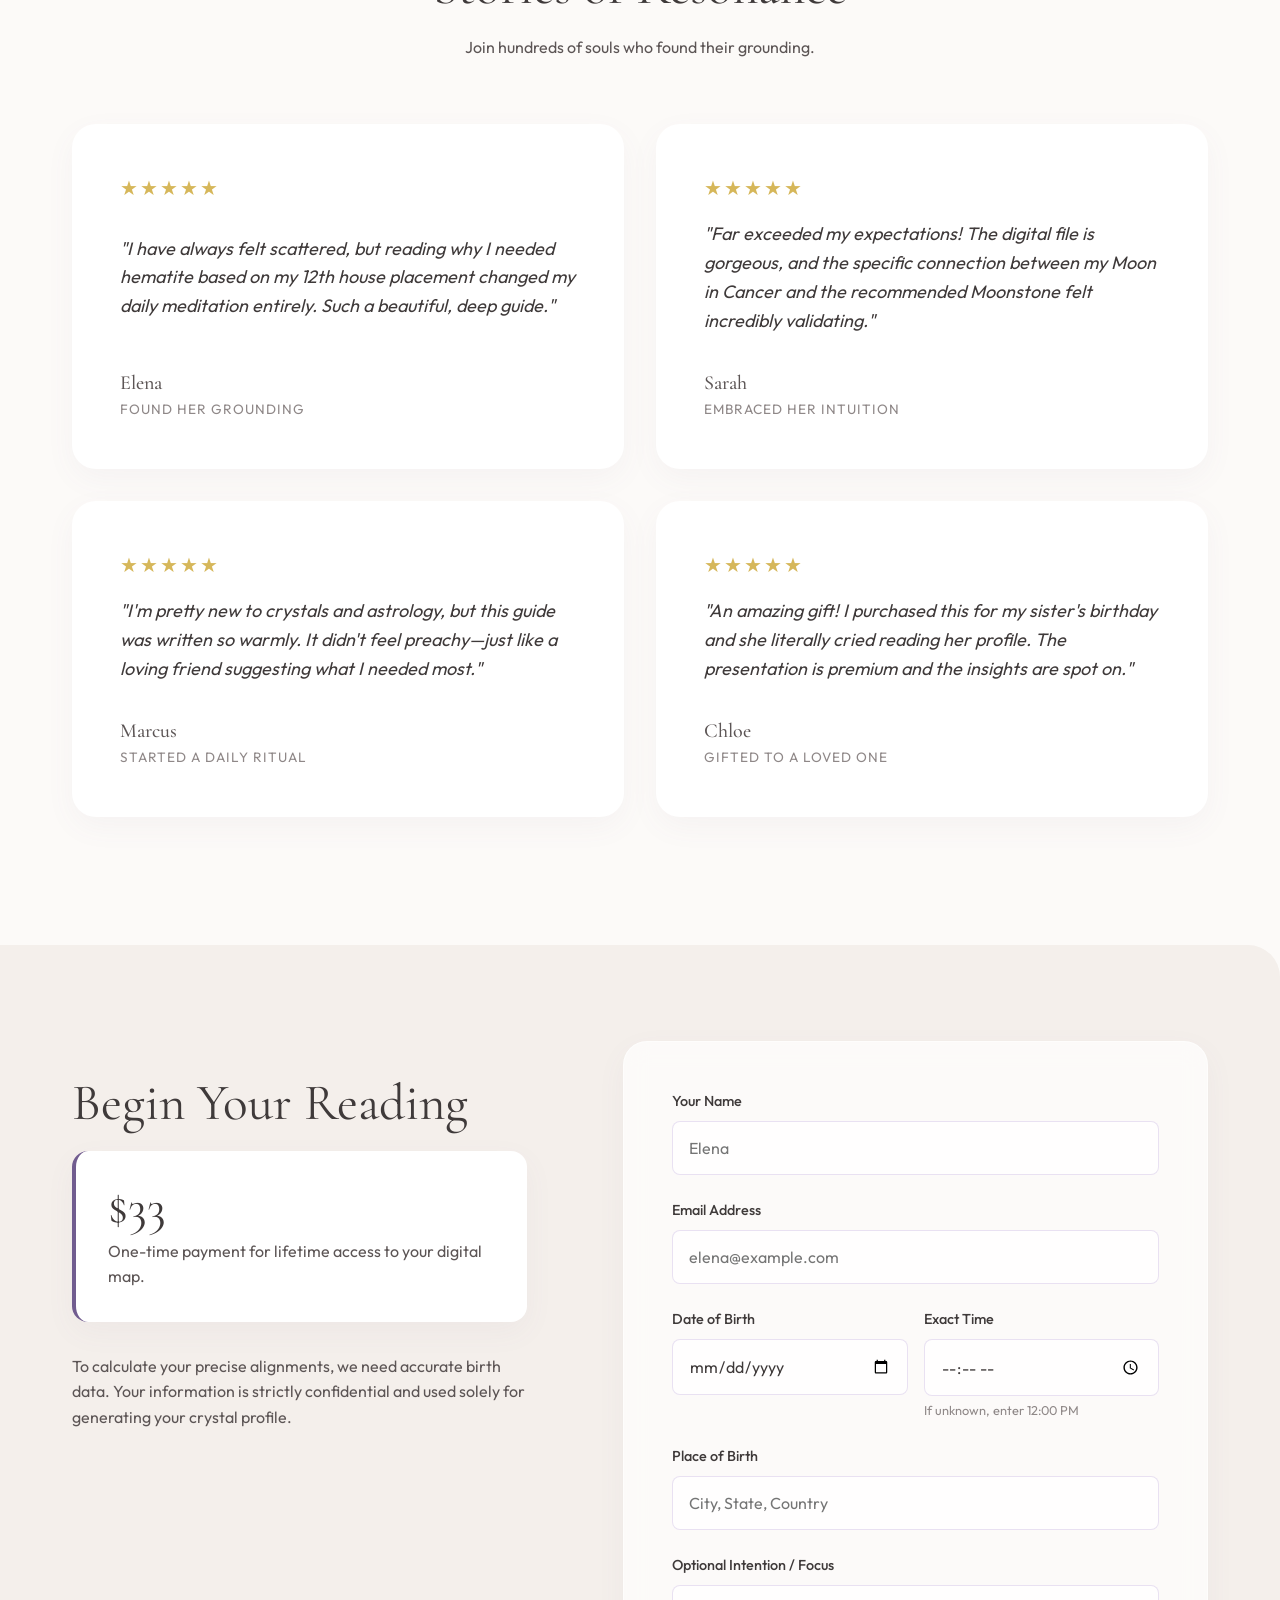
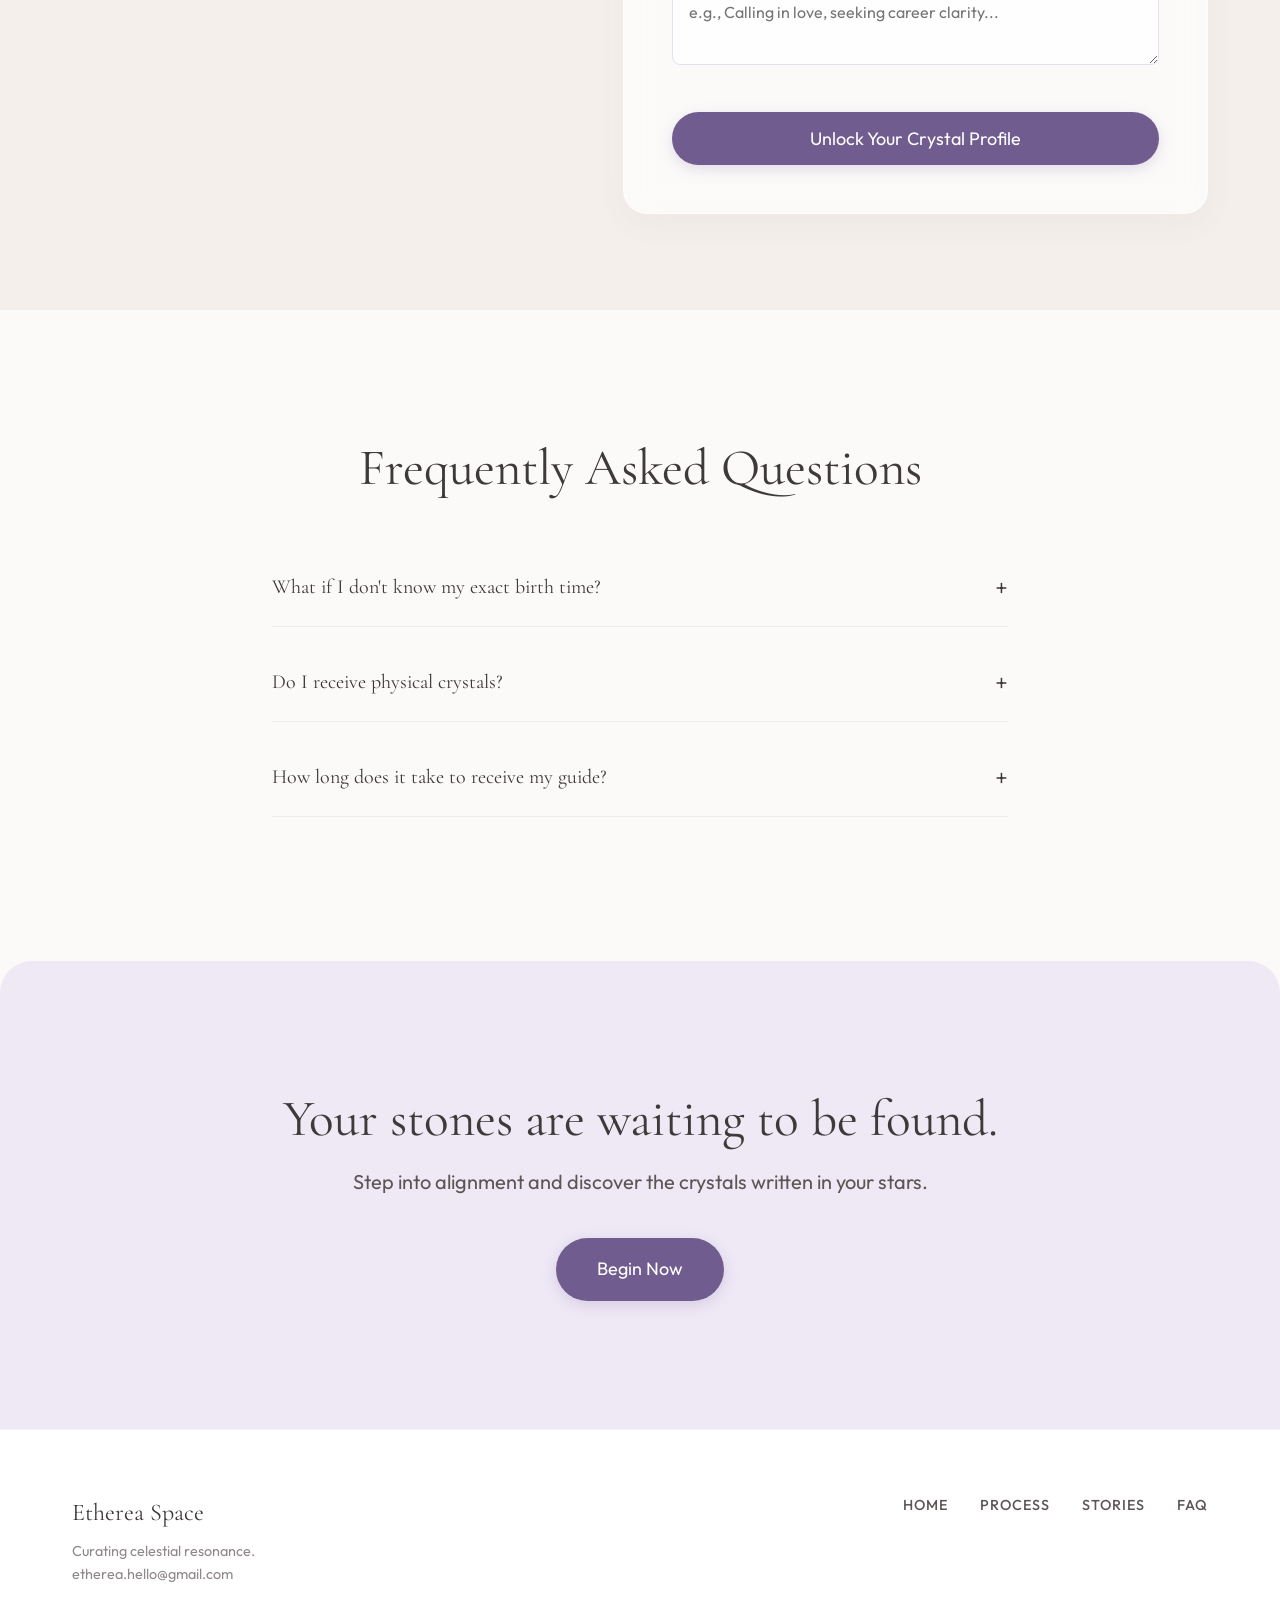
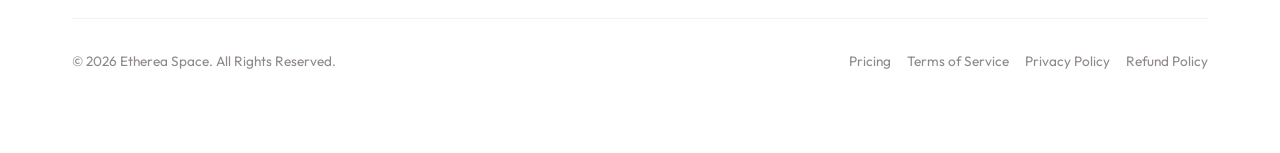
==== commit a65e757d: "new site with terms" ====
--- a/index.html
+++ b/index.html
@@ -3,7 +3,7 @@
 <head>
     <meta charset="UTF-8">
     <meta name="viewport" content="width=device-width, initial-scale=1.0">
-    <title>Aura & Star | Personalized Crystal Natal Reading</title>
+    <title>Etherea Space | Personalized Crystal Natal Reading</title>
     <meta name="description" content="Discover your personalized crystal and gemstone recommendation based on the exact alignments of your natal chart.">
     <link rel="preconnect" href="https://fonts.googleapis.com">
     <link rel="preconnect" href="https://fonts.gstatic.com" crossorigin>
@@ -15,7 +15,7 @@
     <!-- Header -->
     <header class="navbar">
         <div class="container nav-content">
-            <div class="logo">Aura & Star</div>
+            <div class="logo">Etherea Space</div>
             <a href="#form-section" class="btn btn-sm">Get Reading</a>
         </div>
     </header>
@@ -242,8 +242,9 @@
     <footer class="footer">
         <div class="container footer-container">
             <div class="footer-brand">
-                <h3>Aura & Star</h3>
+                <h3>Etherea Space</h3>
                 <p>Curating celestial resonance.</p>
+                <p><a href="mailto:etherea.hello@gmail.com">etherea.hello@gmail.com</a></p>
             </div>
             <div class="footer-links">
                 <a href="#hero">Home</a>
@@ -252,10 +253,12 @@
                 <a href="#faq">FAQ</a>
             </div>
             <div class="footer-legal">
-                <p>&copy; 2026 Aura & Star. All Rights Reserved.</p>
+                <p>&copy; 2026 Etherea Space. All Rights Reserved.</p>
                 <div class="legal-links">
-                    <a href="#">Privacy Policy</a>
-                    <a href="#">Terms of Service</a>
+                    <a href="pricing.html">Pricing</a>
+                    <a href="terms.html">Terms of Service</a>
+                    <a href="privacy.html">Privacy Policy</a>
+                    <a href="refund.html">Refund Policy</a>
                 </div>
             </div>
         </div>
--- a/styles.css
+++ b/styles.css
@@ -558,3 +558,15 @@
     .step-card { padding: 2.5rem 1.5rem; }
     .product-description, .how-it-works, .testimonials, .form-section { padding: 5rem 0; }
 }
+
+/* --- Legal Pages --- */
+.page-legal { padding-top: 80px; }
+.legal-content { padding: 4rem 0 6rem; }
+.container-sm { max-width: 800px; margin: 0 auto; }
+.legal-content h1 { font-size: clamp(2.5rem, 4vw, 3rem); margin-bottom: 2rem; color: var(--brand-dark); line-height: 1.2; }
+.legal-content h3 { font-size: 1.5rem; margin-top: 2.5rem; margin-bottom: 1rem; color: var(--brand-dark); }
+.legal-content p { margin-bottom: 1.5rem; font-size: 1.125rem; }
+.legal-content ul { margin-bottom: 2rem; padding-left: 1.5rem; }
+.legal-content li { margin-bottom: 0.75rem; font-size: 1.125rem; }
+.legal-content a { color: var(--primary-btn); text-decoration: underline; text-underline-offset: 4px; }
+.legal-content a:hover { color: var(--primary-btn-hover); }
